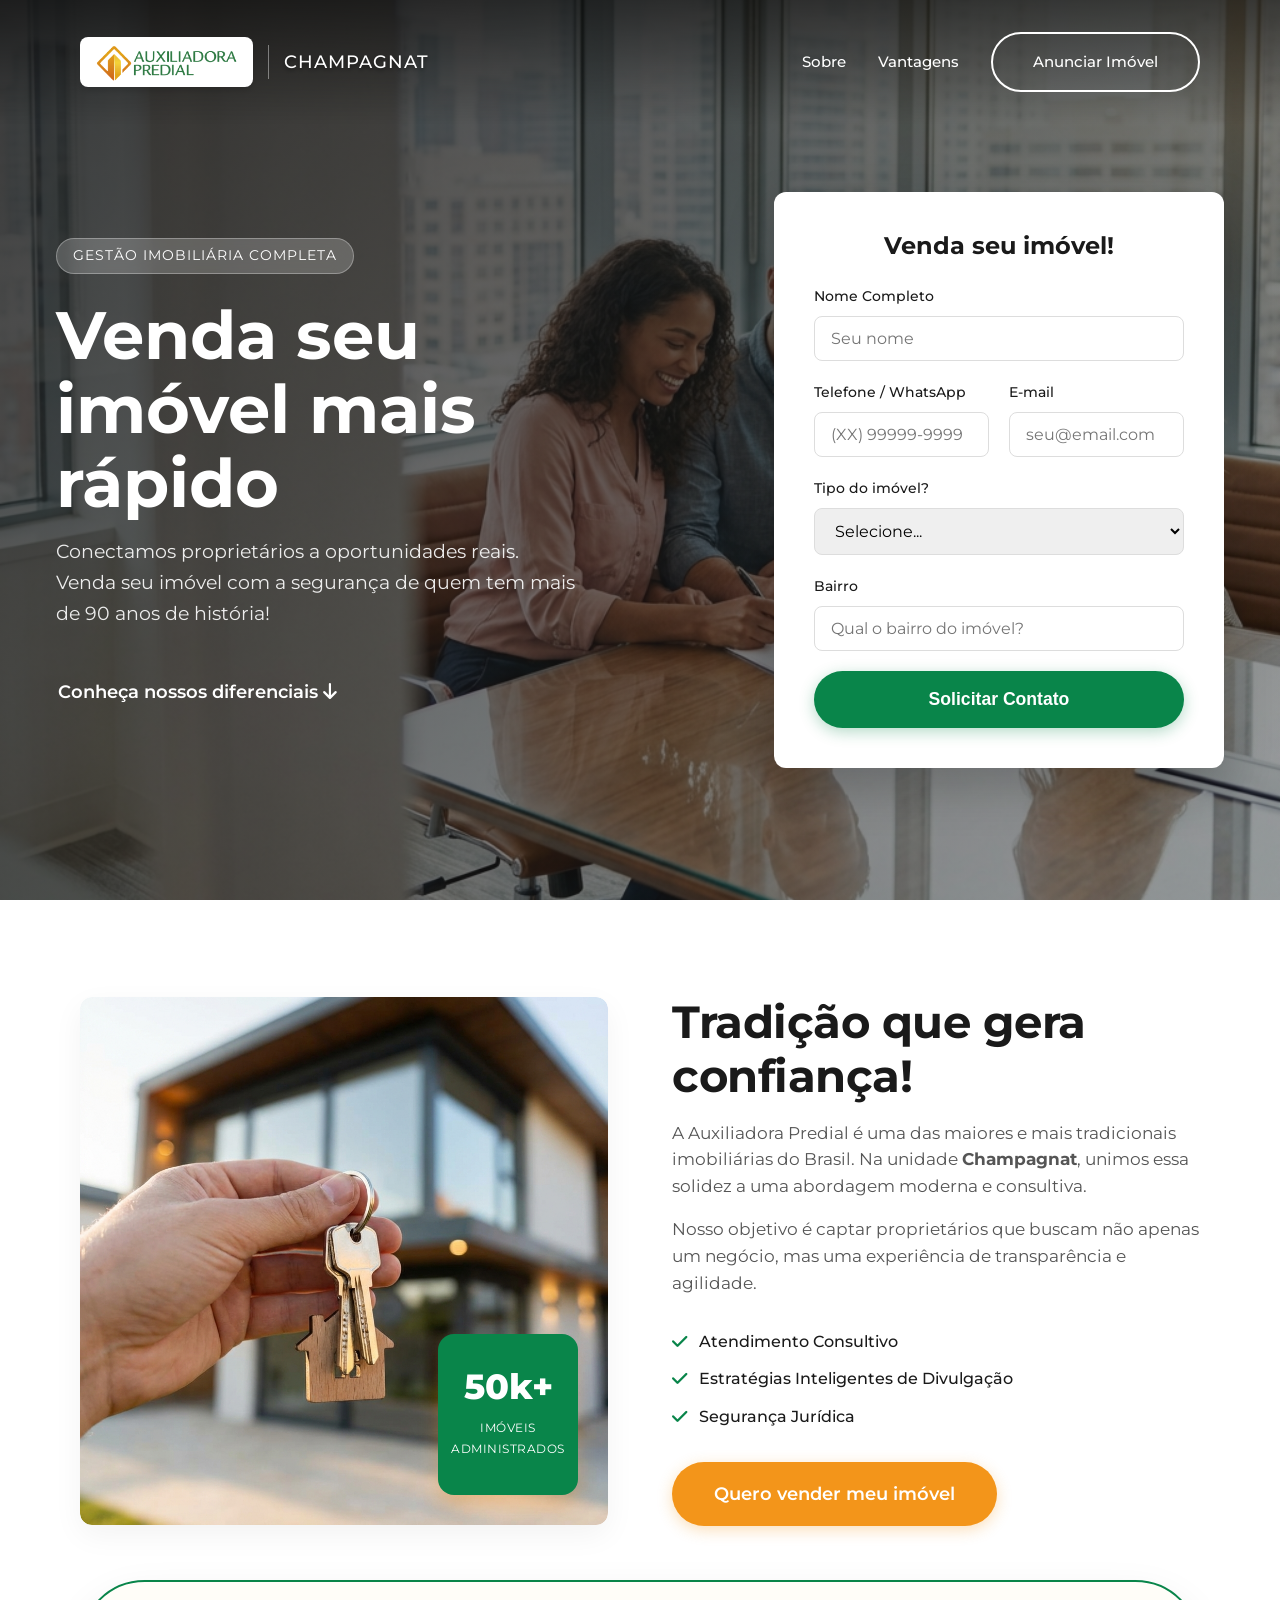
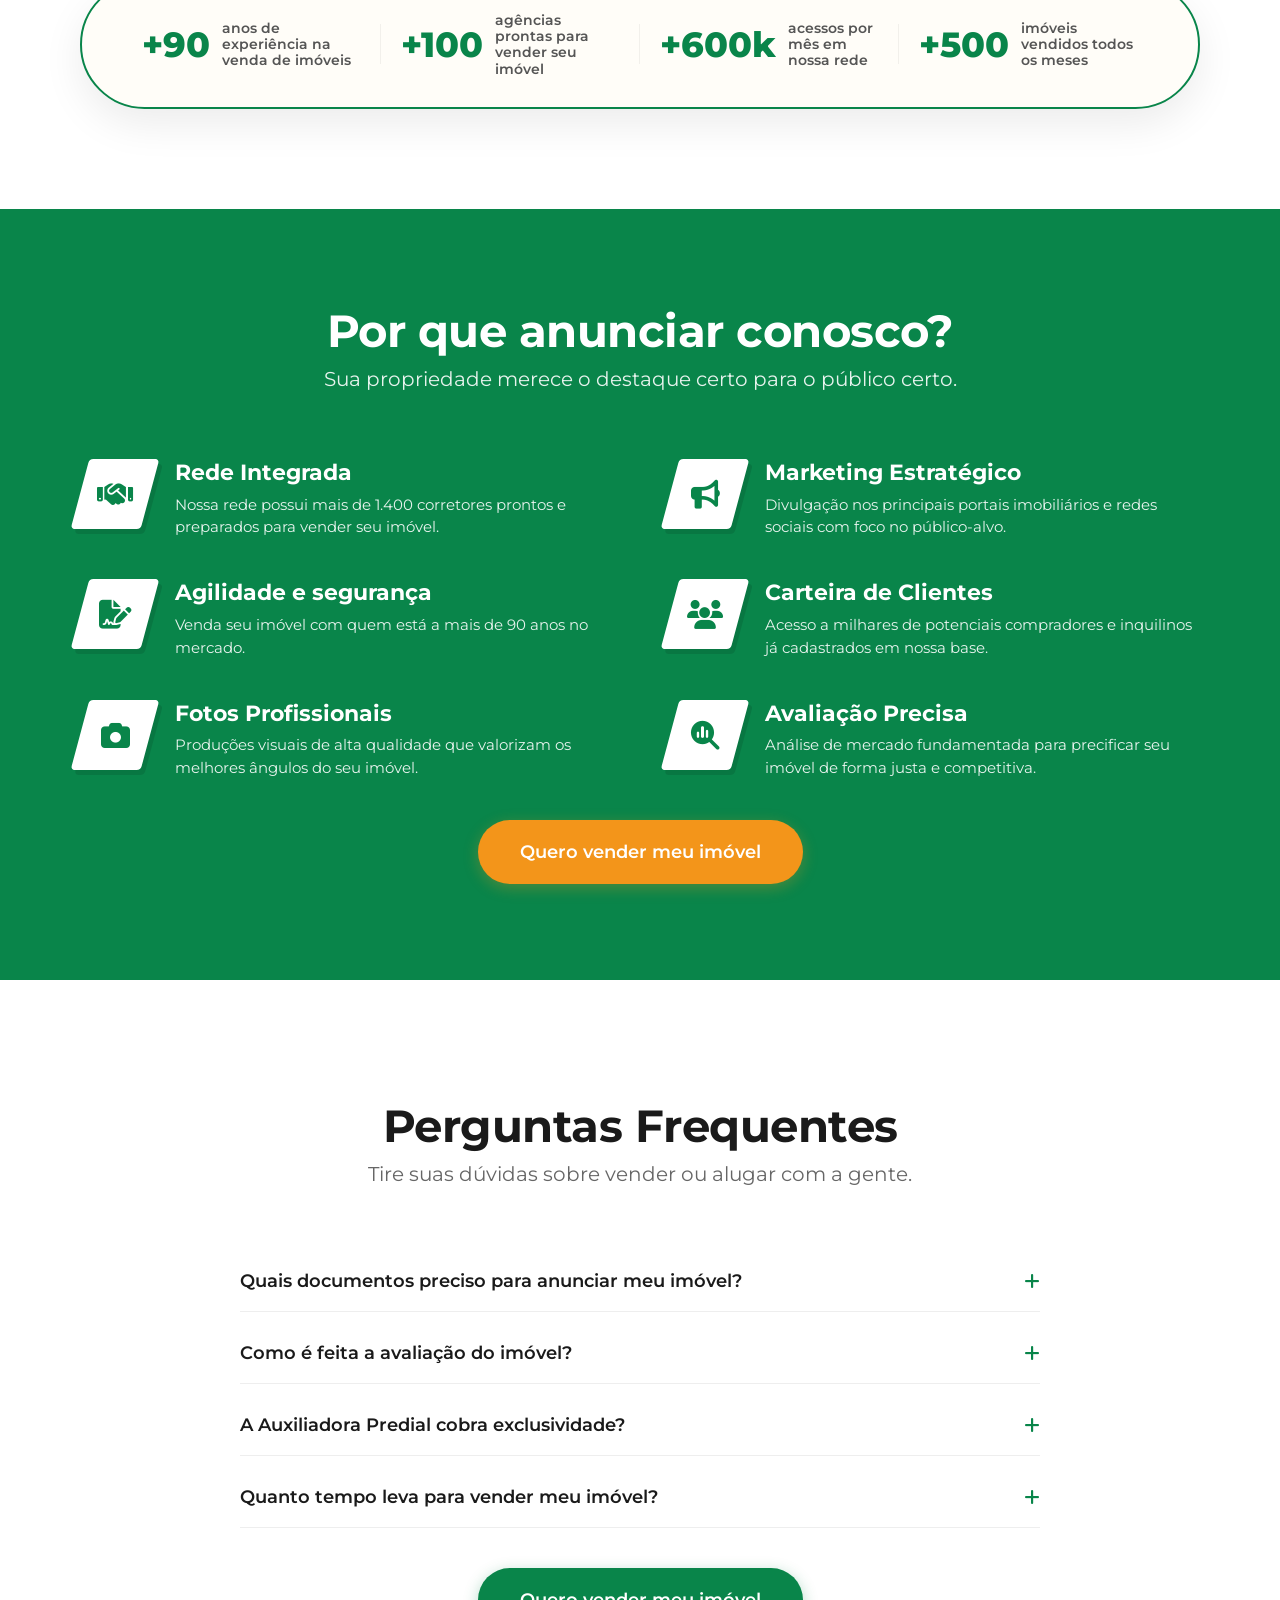
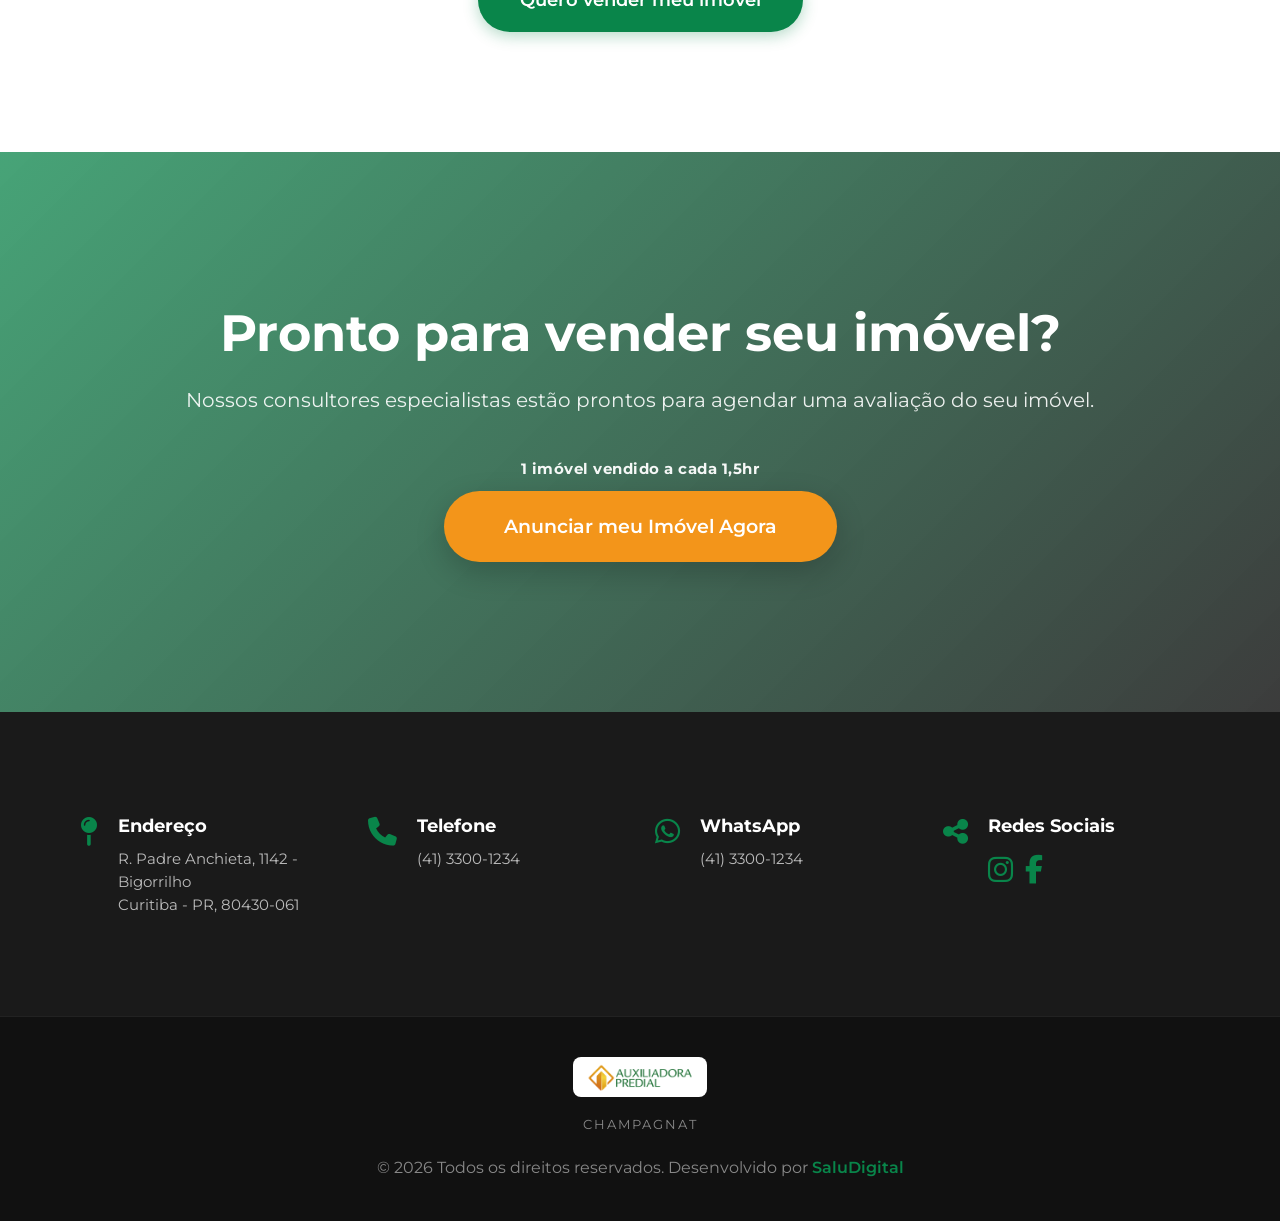
==== index.html @ a3c931e7 "Att: 02/02" ====
<!DOCTYPE html>
<html lang="pt-BR">

<head>
    <meta charset="UTF-8">
    <meta name="viewport" content="width=device-width, initial-scale=1.0">
    <title>Auxiliadora Predial Champagnat | Venda ou Alugue seu Imóvel</title>
    <meta name="description"
        content="Na unidade Champagnat, oferecemos uma gestão imobiliária completa. Venda ou alugue seu imóvel com segurança e agilidade.">
    <!-- Google Fonts -->
    <link rel="preconnect" href="https://fonts.googleapis.com">
    <link rel="preconnect" href="https://fonts.gstatic.com" crossorigin>
    <link href="https://fonts.googleapis.com/css2?family=Montserrat:wght@300;400;500;600;700&display=swap"
        rel="stylesheet">
    <link rel="stylesheet" href="style.css">
    <!-- Favicon -->
    <link rel="icon" type="image/png" href="assets/favicon.png">
    <!-- FontAwesome for Icons (using CDN) -->
    <link rel="stylesheet" href="https://cdnjs.cloudflare.com/ajax/libs/font-awesome/6.4.0/css/all.min.css">
</head>

<body>
    <!-- Header -->
    <header class="header">
        <div class="container header-container">
            <div class="logo">
                <img src="assets/logo_new.png" alt="Auxiliadora Predial" class="logo-img">
                <span class="unit-name">Champagnat</span>
            </div>
            <nav class="nav">
                <a href="#sobre">Sobre</a>
                <a href="#diferenciais">Vantagens</a>
                <a href="#home" class="btn btn-outline">Anunciar Imóvel</a>
            </nav>
        </div>
    </header>

    <!-- Hero Section -->
    <section class="hero" id="home">
        <div class="overlay"></div>
        <div class="container hero-container">
            <div class="hero-content">
                <div
                    style="display: inline-flex; flex-direction: column; align-items: center; gap: 8px; margin-bottom: 25px;">
                    <span class="hero-tag" style="margin-bottom: 0;">Gestão Imobiliária Completa</span>
                </div>
                <h2 class="hero-title">Venda seu imóvel mais rápido</h2>
                <p class="hero-subtitle">Conectamos proprietários a oportunidades reais.<br>Venda seu imóvel com a
                    segurança de
                    quem tem mais<br>de 90 anos de história!</p>
                <div class="hero-buttons">
                    <a href="#diferenciais" class="btn btn-text">Conheça nossos diferenciais <i
                            class="fa-solid fa-arrow-down"></i></a>
                </div>
            </div>

            <div class="hero-form">
                <div class="contact-form-card">
                    <form id="heroLeadForm">
                        <h4>Venda seu imóvel!</h4>
                        <div class="form-group">
                            <label for="name">Nome Completo</label>
                            <input type="text" id="name" name="nome" placeholder="Seu nome" required>
                        </div>
                        <div class="form-row">
                            <div class="form-group">
                                <label for="phone">Telefone / WhatsApp</label>
                                <input type="tel" id="phone" name="telefone" placeholder="(XX) 99999-9999" required>
                            </div>
                            <div class="form-group">
                                <label for="email">E-mail</label>
                                <input type="email" id="email" name="email" placeholder="seu@email.com" required>
                            </div>
                        </div>
                        <div class="form-group">
                            <label for="property-type">Tipo do imóvel?</label>
                            <select id="property-type" name="tipo_imovel" required>
                                <option value="">Selecione...</option>
                                <option value="apartamento">Apartamento</option>
                                <option value="casa">Casa</option>
                                <option value="sobrado">Sobrado</option>
                                <option value="terreno">Terreno</option>
                                <option value="barracao">Barracão</option>
                                <option value="outros">Outros</option>
                            </select>
                        </div>
                        <div class="form-group">
                            <label for="address">Bairro</label>
                            <input type="text" id="address" name="bairro" placeholder="Qual o bairro do imóvel?"
                                required>
                        </div>
                        <button type="submit" class="btn btn-primary full-width">Solicitar Contato</button>
                    </form>
                </div>
            </div>
        </div>
    </section>

    <!-- Stats / Intro -->
    <section class="intro" id="sobre">
        <div class="container intro-grid">
            <div class="intro-image">
                <img src="assets/keys.png" alt="Chaves da casa nova" loading="lazy">
                <div class="experience-badge">
                    <span class="number">50k+</span>
                    <span class="text">Imóveis<br>Administrados</span>
                </div>
            </div>
            <div class="intro-text">
                <h3 class="section-title">Tradição que gera confiança!</h3>
                <p>A Auxiliadora Predial é uma das maiores e mais tradicionais imobiliárias do Brasil. Na unidade
                    <strong>Champagnat</strong>, unimos essa solidez a uma abordagem moderna e consultiva.
                </p>
                <p>Nosso objetivo é captar proprietários que buscam não apenas um negócio, mas uma experiência de
                    transparência e agilidade.</p>
                <ul class="intro-list">
                    <li><i class="fa-solid fa-check"></i> Atendimento Consultivo</li>
                    <li><i class="fa-solid fa-check"></i> Estratégias Inteligentes de Divulgação</li>
                    <li><i class="fa-solid fa-check"></i> Segurança Jurídica</li>
                </ul>
                <div style="margin-top: 32px;">
                    <a href="#home" class="btn btn-orange">Quero vender meu imóvel</a>
                </div>
            </div>
        </div>
    </section>

    <!-- Stats Highlight Section -->
    <section class="stats-highlight">
        <div class="container">
            <div class="stats-bar">
                <!-- Stat 1 -->
                <div class="stat-item">
                    <div class="stat-content">
                        <span class="stat-number">+90</span>
                        <span class="stat-description">anos de experiência na venda de imóveis</span>
                    </div>
                </div>
                <!-- Stat 2 -->
                <div class="stat-item">
                    <div class="stat-content">
                        <span class="stat-number">+100</span>
                        <span class="stat-description">agências prontas para vender seu imóvel</span>
                    </div>
                </div>
                <!-- Stat 3 -->
                <div class="stat-item">
                    <div class="stat-content">
                        <span class="stat-number">+600k</span>
                        <span class="stat-description">acessos por mês em nossa rede</span>
                    </div>
                </div>
                <!-- Stat 4 -->
                <div class="stat-item">
                    <div class="stat-content">
                        <span class="stat-number">+500</span>
                        <span class="stat-description">imóveis vendidos todos os meses</span>
                    </div>
                </div>
            </div>
        </div>
    </section>

    <!-- Differentials -->
    <section class="differenciais" id="diferenciais">
        <div class="container">
            <div class="section-header text-center">
                <h3 class="section-title">Por que anunciar conosco?</h3>
                <p class="section-subtitle">Sua propriedade merece o destaque certo para o público certo.</p>
            </div>
            <div class="benefits-grid">
                <!-- Card 1 -->
                <div class="benefit-card">
                    <div class="icon-box">
                        <i class="fa-solid fa-handshake"></i>
                    </div>
                    <div class="benefit-text">
                        <h4>Rede Integrada</h4>
                        <p>Nossa rede possui mais de 1.400 corretores prontos e preparados para vender seu imóvel.</p>
                    </div>
                </div>
                <!-- Card 2 -->
                <div class="benefit-card">
                    <div class="icon-box">
                        <i class="fa-solid fa-bullhorn"></i>
                    </div>
                    <div class="benefit-text">
                        <h4>Marketing Estratégico</h4>
                        <p>Divulgação nos principais portais imobiliários e redes sociais com foco no público-alvo.</p>
                    </div>
                </div>
                <!-- Card 3 -->
                <div class="benefit-card">
                    <div class="icon-box">
                        <i class="fa-solid fa-file-signature"></i>
                    </div>
                    <div class="benefit-text">
                        <h4>Agilidade e segurança</h4>
                        <p>Venda seu imóvel com quem está a mais de 90 anos no mercado.</p>
                    </div>
                </div>
                <!-- Card 4 -->
                <div class="benefit-card">
                    <div class="icon-box">
                        <i class="fa-solid fa-users"></i>
                    </div>
                    <div class="benefit-text">
                        <h4>Carteira de Clientes</h4>
                        <p>Acesso a milhares de potenciais compradores e inquilinos já cadastrados em nossa base.</p>
                    </div>
                </div>
                <!-- Card 5 -->
                <div class="benefit-card">
                    <div class="icon-box">
                        <i class="fa-solid fa-camera"></i>
                    </div>
                    <div class="benefit-text">
                        <h4>Fotos Profissionais</h4>
                        <p>Produções visuais de alta qualidade que valorizam os melhores ângulos do seu imóvel.</p>
                    </div>
                </div>
                <!-- Card 6 -->
                <div class="benefit-card">
                    <div class="icon-box">
                        <i class="fa-solid fa-magnifying-glass-chart"></i>
                    </div>
                    <div class="benefit-text">
                        <h4>Avaliação Precisa</h4>
                        <p>Análise de mercado fundamentada para precificar seu imóvel de forma justa e competitiva.</p>
                    </div>
                </div>
            </div>
            <div style="text-align: center; margin-top: 40px;">
                <a href="#home" class="btn btn-orange">Quero vender meu imóvel</a>
            </div>
        </div>
    </section>



    <!-- FAQ Section -->
    <section class="faq-section" id="faq">
        <div class="container">
            <div class="section-header text-center">
                <h3 class="section-title">Perguntas Frequentes</h3>
                <p class="section-subtitle">Tire suas dúvidas sobre vender ou alugar com a gente.</p>
            </div>

            <div class="faq-grid">
                <div class="faq-item">
                    <button class="faq-question">
                        <span>Quais documentos preciso para anunciar meu imóvel?</span>
                        <i class="fa-solid fa-plus"></i>
                    </button>
                    <div class="faq-answer">
                        <div class="answer-content">
                            <p>Precisamos apenas do comprovante de endereço e RG/CPF do proprietário.<br>
                                Referente ao imóvel solicitamos a matrícula atualizada do imóvel e certidões negativas.
                            </p>
                        </div>
                    </div>
                </div>

                <div class="faq-item">
                    <button class="faq-question">
                        <span>Como é feita a avaliação do imóvel?</span>
                        <i class="fa-solid fa-plus"></i>
                    </button>
                    <div class="faq-answer">
                        <div class="answer-content">
                            <p>Nossos corretores especialistas realizam uma análise comparativa de mercado, considerando
                                localização, metro quadrado, estado de conservação e preços de imóveis similares na
                                região para sugerir o valor ideal.</p>
                        </div>
                    </div>
                </div>

                <div class="faq-item">
                    <button class="faq-question">
                        <span>A Auxiliadora Predial cobra exclusividade?</span>
                        <i class="fa-solid fa-plus"></i>
                    </button>
                    <div class="faq-answer">
                        <div class="answer-content">
                            <p>Trabalhamos preferencialmente com exclusividade para garantir um plano de marketing
                                dedicado e maior segurança, mas analisamos cada caso individualmente. A exclusividade
                                aumenta significativamente a velocidade da venda.</p>
                        </div>
                    </div>
                </div>

                <div class="faq-item">
                    <button class="faq-question">
                        <span>Quanto tempo leva para vender meu imóvel?</span>
                        <i class="fa-solid fa-plus"></i>
                    </button>
                    <div class="faq-answer">
                        <div class="answer-content">
                            <p>O tempo varia conforme o mercado e o preço do imóvel. No entanto, imóveis avaliados
                                corretamente e com boas fotos costumam receber propostas nas primeiras semanas de
                                divulgação.</p>
                        </div>
                    </div>
                </div>
            </div>
            <div style="text-align: center; margin-top: 40px;">
                <a href="#home" class="btn btn-primary">Quero vender meu imóvel</a>
            </div>
        </div>
    </section>



    <!-- CTA Section -->
    <section class="cta-section">
        <div class="overlay"></div>
        <div class="container cta-content">
            <h3>Pronto para vender seu imóvel?</h3>
            <p>Nossos consultores especialistas estão prontos para agendar uma avaliação do seu imóvel.</p>
            <div class="cta-stats">
                <span>1 imóvel vendido a cada 1,5hr</span>
            </div>
            <div class="cta-button">
                <a href="#home" class="btn btn-orange">Anunciar meu Imóvel Agora</a>
            </div>
        </div>
    </section>

    <!-- Info Section -->
    <section class="contact" id="contato">
        <div class="container">
            <div class="info-grid">
                <div class="info-item">
                    <i class="fa-solid fa-map-pin"></i>
                    <div>
                        <strong>Endereço</strong>
                        <p>R. Padre Anchieta, 1142 - Bigorrilho<br>Curitiba - PR, 80430-061</p>
                    </div>
                </div>
                <div class="info-item">
                    <i class="fa-solid fa-phone"></i>
                    <div>
                        <strong>Telefone</strong>
                        <p>(41) 3300-1234</p>
                    </div>
                </div>
                <div class="info-item">
                    <i class="fa-brands fa-whatsapp"></i>
                    <div>
                        <strong>WhatsApp</strong>
                        <p>(41) 3300-1234</p>
                    </div>
                </div>
                <div class="info-item">
                    <i class="fa-solid fa-share-nodes"></i>
                    <div>
                        <strong>Redes Sociais</strong>
                        <div class="footer-social-links">
                            <a href="https://www.instagram.com/auxiliadorapredial/" target="_blank"><i
                                    class="fa-brands fa-instagram"></i></a>
                            <a href="https://www.facebook.com/auxiliadorapredial/" target="_blank"><i
                                    class="fa-brands fa-facebook-f"></i></a>
                        </div>
                    </div>
                </div>
            </div>
        </div>
    </section>

    <!-- Footer -->
    <footer class="footer">
        <div class="container footer-content">
            <div class="footer-brand">
                <img src="assets/logo_new.png" alt="Auxiliadora Predial" class="footer-logo-img">
                <span>Champagnat</span>
                <p>&copy; 2026 Todos os direitos reservados. Desenvolvido por <a href="https://saludigital.com.br/"
                        target="_blank" class="developer-link">SaluDigital</a></p>
            </div>
            <div class="footer-links">
                <!-- Additional links could go here -->
            </div>
        </div>
    </footer>

    <script src="script.js"></script>
</body>

</html>
---- style.css ----
/* CSS Variables & Reset */
:root {
    --primary: #09854A;
    --primary-hover: #076d3c;
    --secondary: #F3951A;
    --dark: #1A1A1A;
    --gray-text: #3E4042;
    --light-bg: #F4F6F5;
    --white: #FFFFFF;
    --border-color: #E0E0E0;

    --font-main: 'Montserrat', sans-serif;

    --spacing-xs: 8px;
    --spacing-sm: 16px;
    --spacing-md: 32px;
    --spacing-lg: 64px;
    --spacing-xl: 96px;

    --border-radius: 12px;
    --shadow-soft: 0 10px 30px rgba(0, 0, 0, 0.05);
    --shadow-hover: 0 15px 40px rgba(0, 0, 0, 0.1);
}

* {
    margin: 0;
    padding: 0;
    box-sizing: border-box;
}

html {
    scroll-behavior: smooth;
    font-size: 16px;
}

body {
    font-family: var(--font-main);
    color: var(--gray-text);
    background-color: var(--white);
    line-height: 1.6;
    -webkit-font-smoothing: antialiased;
}

img {
    max-width: 100%;
    height: auto;
    display: block;
}

a {
    text-decoration: none;
    color: inherit;
    transition: all 0.3s ease;
}

ul {
    list-style: none;
}

.container {
    width: 90%;
    max-width: 1200px;
    margin: 0 auto;
    padding: 0 var(--spacing-sm);
}

/* Typography */
h1,
h2,
h3,
h4,
h5 {
    color: var(--dark);
    font-weight: 700;
    line-height: 1.2;
}

.section-title {
    font-size: 2.8rem;
    margin-bottom: 4px;
    letter-spacing: -0.5px;
}

.section-subtitle {
    font-size: 1.25rem;
    color: #666;
    max-width: 700px;
    margin: 0 auto;
}

/* Buttons */
.btn {
    display: inline-block;
    padding: 16px 40px;
    border-radius: 50px;
    font-weight: 600;
    font-size: 1.1rem;
    cursor: pointer;
    text-align: center;
    border: 2px solid transparent;
}

.btn-primary {
    background-color: var(--primary);
    color: var(--white);
    box-shadow: 0 4px 15px rgba(9, 133, 74, 0.3);
}

.btn-primary:hover {
    background-color: var(--primary-hover);
    transform: translateY(-2px);
    box-shadow: 0 8px 20px rgba(9, 133, 74, 0.4);
}

.btn-orange {
    background-color: #F3951A;
    color: #FFFFFF;
    box-shadow: 0 4px 15px rgba(243, 149, 26, 0.3);
}

.btn-orange:hover {
    background-color: #D58317;
    transform: translateY(-2px);
    box-shadow: 0 8px 20px rgba(243, 149, 26, 0.4);
}

.btn-outline {
    border-color: var(--white);
    color: var(--white);
}

.btn-outline:hover {
    background-color: var(--white);
    color: var(--dark);
}

.btn-text {
    color: var(--white);
    background: transparent;
    padding: 14px 20px;
}

.btn-text:hover {
    color: var(--primary);
}

.btn-white {
    background-color: var(--white);
    color: var(--primary);
    box-shadow: 0 4px 15px rgba(0, 0, 0, 0.1);
}

.btn-white:hover {
    background-color: #f9f9f9;
    color: var(--primary-hover);
    transform: translateY(-2px);
    box-shadow: 0 8px 20px rgba(0, 0, 0, 0.15);
}

.full-width {
    width: 100%;
}

/* Header */
.header {
    position: fixed;
    top: 0;
    left: 0;
    width: 100%;
    padding: var(--spacing-md) 0;
    z-index: 1000;
    transition: all 0.3s ease;
    background: linear-gradient(to bottom, rgba(0, 0, 0, 0.5), transparent);
}

.header.scrolled {
    background: rgba(26, 26, 26, 0.95);
    padding: 5px 0;
    box-shadow: 0 5px 20px rgba(0, 0, 0, 0.1);
    backdrop-filter: blur(10px);
}

.header.scrolled .logo-img {
    height: 30px;
    padding: 3px 8px;
}

.header-container {
    display: flex;
    justify-content: space-between;
    align-items: center;
}


.logo {
    display: flex;
    align-items: center;
    gap: 15px;
}

.logo-img {
    height: 50px;
    width: auto;
    background-color: #fff;
    /* Ensure contrast for the green/orange logo */
    padding: 6px 12px;
    border-radius: 8px;
    box-shadow: 0 4px 6px rgba(0, 0, 0, 0.1);
}

.unit-name {
    color: var(--white);
    font-size: 1.1rem;
    font-weight: 500;
    text-transform: uppercase;
    letter-spacing: 1px;
    text-shadow: 0 2px 4px rgba(0, 0, 0, 0.5);
    border-left: 1px solid rgba(255, 255, 255, 0.4);
    padding-left: 15px;
    height: 34px;
    display: flex;
    align-items: center;
}

.nav {
    display: flex;
    gap: var(--spacing-md);
    align-items: center;
}

.nav a {
    color: var(--white);
    font-weight: 500;
    font-size: 0.95rem;
}

.nav a:not(.btn):hover {
    color: var(--primary);
}

/* Hero Section */
.hero {
    min-height: 100vh;
    background-image: url('assets/hero_generated.png');
    background-size: cover;
    background-position: center;
    position: relative;
    display: flex;
    align-items: center;
    color: var(--white);
    padding: 120px 0 60px 0;
}

.overlay {
    position: absolute;
    top: 0;
    left: 0;
    width: 100%;
    height: 100%;
    background: linear-gradient(135deg, rgba(26, 26, 26, 0.85) 0%, rgba(26, 26, 26, 0.4) 100%);
    z-index: 1;
}

.hero-container {
    display: flex;
    justify-content: space-between;
    align-items: center;
    gap: 60px;
    position: relative;
    z-index: 2;
    width: 100%;
}

.hero-content {
    flex: 1;
    max-width: 600px;
}

.hero-form {
    flex: 0 0 450px;
}

.hero-form .contact-form-card {
    margin: 0;
}

.hero-tag {
    display: inline-block;
    padding: 6px 16px;
    background-color: rgba(255, 255, 255, 0.2);
    backdrop-filter: blur(10px);
    border-radius: 20px;
    font-size: 0.85rem;
    text-transform: uppercase;
    letter-spacing: 1px;
    margin-bottom: var(--spacing-sm);
    border: 1px solid rgba(255, 255, 255, 0.3);
}

.hero-title {
    font-size: 4.2rem;
    color: var(--white);
    margin-bottom: var(--spacing-sm);
    line-height: 1.1;
    font-weight: 700;
}

.hero-subtitle {
    font-size: 1.2rem;
    opacity: 0.9;
    margin-bottom: var(--spacing-md);
    max-width: 600px;
}

.hero-buttons {
    display: flex;
    gap: var(--spacing-sm);
    align-items: center;
}

.hero-buttons .btn-text {
    padding-left: 0;
    font-size: 1.15rem;
}

/* Intro Section */
.intro {
    padding: var(--spacing-xl) 0 var(--spacing-lg) 0;
    background-color: var(--white);
}

.intro-grid {
    display: grid;
    grid-template-columns: 1fr 1fr;
    gap: var(--spacing-lg);
    align-items: center;
}

.intro-image {
    position: relative;
    border-radius: var(--border-radius);
    overflow: hidden;
    box-shadow: var(--shadow-soft);
}

.intro-image img {
    border-radius: var(--border-radius);
    transition: transform 0.5s ease;
}

.intro-image:hover img {
    transform: scale(1.03);
}

.experience-badge {
    position: absolute;
    bottom: 30px;
    right: 30px;
    background-color: var(--primary);
    color: var(--white);
    padding: 35px 15px;
    border-radius: 16px;
    text-align: center;
    box-shadow: 0 10px 20px rgba(247, 147, 29, 0.3);
    display: flex;
    flex-direction: column;
    align-items: center;
    justify-content: center;
    gap: 12px;
    max-width: 140px;
    width: 100%;
}

.experience-badge .number {
    display: block;
    font-size: 2.2rem;
    font-weight: 800;
    line-height: 1;
}

.experience-badge .text {
    font-size: 0.75rem;
    text-transform: uppercase;
    letter-spacing: 0.5px;
    line-height: 1.8;
}

.intro-text h3 {
    margin-bottom: var(--spacing-sm);
}

.intro-text p {
    margin-bottom: var(--spacing-sm);
    color: #555;
    font-size: 1.05rem;
}

.intro-list {
    margin-top: var(--spacing-md);
}

.intro-list li {
    display: flex;
    align-items: center;
    gap: 12px;
    margin-bottom: 12px;
    font-weight: 500;
    color: var(--dark);
}

.intro-list i {
    color: var(--primary);
    font-size: 1.1rem;
}

/* Stats Highlight Section */
.stats-highlight {
    padding: 20px 0 100px 0;
    margin-top: -30px;
    /* Overlap slightly with intro */
    position: relative;
    z-index: 5;
}

.stats-bar {
    background-color: #FFFDF8;
    /* Creamy white background similar to image */
    border-radius: 100px;
    padding: 30px 40px;
    display: flex;
    justify-content: space-between;
    align-items: center;
    box-shadow: 0 15px 40px rgba(0, 0, 0, 0.08);
    border: 2px solid var(--primary);
}

.stat-item {
    display: flex;
    flex-direction: column;
    gap: 8px;
    flex: 1;
    position: relative;
    padding: 0 20px;
}

.stat-item:not(:last-child)::after {
    content: '';
    position: absolute;
    right: 0;
    top: 50%;
    transform: translateY(-50%);
    width: 1px;
    height: 40px;
    background-color: rgba(0, 0, 0, 0.05);
}

.stat-badge {
    color: var(--primary);
    font-size: 0.8rem;
    font-weight: 600;
    text-transform: uppercase;
    letter-spacing: 0.5px;
    display: block;
    margin-bottom: 2px;
}

.stat-content {
    display: flex;
    align-items: center;
    gap: 12px;
}

.stat-number {
    font-size: 2.2rem;
    font-weight: 800;
    color: #0c1c38;
    /* Dark navy for contrast, or I can use Green */
    color: var(--primary);
    line-height: 1;
}

.stat-description {
    font-size: 0.85rem;
    color: #555;
    font-weight: 600;
    line-height: 1.2;
    max-width: 150px;
}

@media (max-width: 1024px) {
    .stats-bar {
        border-radius: 30px;
        flex-wrap: wrap;
        padding: 40px;
        gap: 30px;
    }

    .stat-item {
        flex: 0 0 calc(50% - 15px);
        padding: 0;
    }

    .stat-item:after {
        display: none;
    }
}

@media (max-width: 600px) {
    .stat-item {
        flex: 0 0 100%;
        text-align: center;
    }

    .stat-content {
        justify-content: center;
    }

    .stats-bar {
        border-radius: 20px;
        margin: 0 10px;
    }
}

/* Differentials */
.differenciais {
    padding: var(--spacing-xl) 0 var(--spacing-xl) 0;
    background-color: var(--primary);
    color: var(--white);
}

.differenciais .section-title,
.differenciais .section-subtitle {
    color: var(--white);
}

.differenciais .section-subtitle {
    opacity: 0.9;
}

.differenciais .section-header {
    text-align: center;
    margin-bottom: var(--spacing-lg);
}

.benefits-grid {
    display: grid;
    grid-template-columns: repeat(auto-fit, minmax(400px, 1fr));
    /* Wider generic column */
    gap: 40px 60px;
    /* Vertical gap, Horizontal gap */
}

.benefit-card {
    background: transparent;
    padding: 0;
    box-shadow: none;
    border-radius: 0;
    border: none;
    display: flex;
    align-items: flex-start;
    gap: 25px;
    transition: transform 0.3s ease;
}

.benefit-card:hover {
    transform: translateY(-5px);
    box-shadow: none;
    border-bottom: none;
}

.icon-box {
    width: 70px;
    height: 70px;
    background-color: var(--white);
    border-radius: 4px;
    display: flex;
    align-items: center;
    justify-content: center;
    margin-bottom: 0;
    color: var(--primary);
    font-size: 1.8rem;
    flex-shrink: 0;
    transition: all 0.3s ease;

    /* Geometric skew effect */
    transform: skewX(-15deg);
    box-shadow: 5px 5px 0px rgba(0, 0, 0, 0.1);
}

.benefit-card:hover .icon-box {
    background-color: var(--white);
    color: var(--primary-hover);
    /* Darker green for hover */
    transform: skewX(-15deg) scale(1.05);
}

/* Un-skew the icon itself so it looks straight */
.icon-box i {
    transform: skewX(15deg);
}

.benefit-text {
    flex: 1;
}

.benefit-card h4 {
    margin-bottom: 8px;
    font-size: 1.4rem;
    color: var(--white);
    font-weight: 700;
}

.benefit-card p {
    color: rgba(255, 255, 255, 0.9);
    font-size: 0.95rem;
    line-height: 1.5;
}

@media (max-width: 768px) {
    .benefits-grid {
        grid-template-columns: 1fr;
        gap: 30px;
    }

    .benefit-card {
        align-items: flex-start;
    }
}

.differenciais .btn-white {
    background-color: var(--white);
    color: var(--primary);
    border: none;
    box-shadow: 0 4px 15px rgba(0, 0, 0, 0.1);
}

.differenciais .btn-white:hover {
    background-color: #f9f9f9;
    color: var(--primary-hover);
    transform: translateY(-2px);
    box-shadow: 0 8px 20px rgba(0, 0, 0, 0.15);
}

/* Lifestyle / Gallery */
.lifestyle {
    padding: var(--spacing-lg) 0 120px 0;
}

.lifestyle-content {
    text-align: center;
}

.lifestyle-content p {
    max-width: 600px;
    margin: 0 auto var(--spacing-lg) auto;
}

.gallery-grid {
    display: grid;
    grid-template-columns: repeat(auto-fit, minmax(300px, 1fr));
    gap: 20px;
    padding: 0 20px;
}

.gallery-item {
    position: relative;
    border-radius: var(--border-radius);
    overflow: hidden;
    height: 350px;
    width: 100%;
    cursor: pointer;
    box-shadow: var(--shadow-soft);
}

.gallery-item img {
    width: 100%;
    height: 100%;
    object-fit: cover;
    transition: transform 0.5s ease;
}

.gallery-item:hover img {
    transform: scale(1.1);
}

.gallery-item::after {
    content: '';
    position: absolute;
    top: 0;
    left: 0;
    width: 100%;
    height: 100%;
    background: linear-gradient(to top, rgba(0, 0, 0, 0.7), transparent);
    opacity: 0.8;
}

.gallery-caption {
    position: absolute;
    bottom: 20px;
    left: 20px;
    color: var(--white);
    font-size: 1.2rem;
    font-weight: 600;
    text-shadow: 0 2px 5px rgba(0, 0, 0, 0.5);
    z-index: 2;
    transform: translateY(0);
    transition: transform 0.3s ease;
}

.gallery-item:hover .gallery-caption {
    transform: translateY(-5px);
}

/* Contact Section */
/* CTA Section */
.cta-section {
    padding: 150px 0;
    background-image: url('assets/hero_generated.png');
    background-size: cover;
    background-position: center;
    background-attachment: fixed;
    position: relative;
    color: var(--white);
    text-align: center;
    overflow: hidden;
}

.cta-section .overlay {
    background: linear-gradient(135deg, rgba(9, 133, 74, 0.75) 0%, rgba(26, 26, 26, 0.85) 100%);
    backdrop-filter: blur(3px);
    position: absolute;
    top: 0;
    left: 0;
    width: 100%;
    height: 100%;
    z-index: 1;
}

.cta-content {
    position: relative;
    z-index: 2;
    max-width: 1000px;
    margin: 0 auto;
}

.cta-content h3 {
    color: var(--white);
    font-size: 3.2rem;
    margin-bottom: 20px;
    font-weight: 700;
    line-height: 1.2;
    white-space: nowrap;
}

@media (max-width: 768px) {
    .cta-content h3 {
        font-size: 2.2rem;
        white-space: normal;
    }
}

.cta-content p {
    font-size: 1.25rem;
    margin-bottom: 40px;
    opacity: 0.9;
    font-weight: 400;
}

.cta-stats {
    margin-bottom: 10px;
}

.cta-stats span {
    display: inline-block;
    font-size: 0.95rem;
    font-weight: 700;
    color: var(--white);
    letter-spacing: 0.5px;
    opacity: 0.95;
}

.cta-button .btn {
    padding: 20px 60px;
    font-size: 1.2rem;
    box-shadow: 0 10px 30px rgba(0, 0, 0, 0.2);
    border: none;
}

.cta-button .btn:hover {
    transform: translateY(-5px);
    box-shadow: 0 15px 40px rgba(0, 0, 0, 0.3);
}

/* Contact Section */
.contact {
    padding: 100px 0;
    background-color: var(--dark);
    color: var(--white);
}

/* Pattern overlay for contact info */
.contact::before {
    content: '';
    position: absolute;
    top: 0;
    left: 0;
    width: 100%;
    height: 100%;
    background: radial-gradient(circle at 90% 10%, rgba(9, 133, 74, 0.05) 0%, transparent 50%);
    pointer-events: none;
}

.info-grid {
    display: grid;
    grid-template-columns: repeat(4, 1fr);
    gap: 30px;
    text-align: left;
}

.info-item {
    display: flex;
    gap: 20px;
}

.info-item i {
    font-size: 1.8rem;
    color: var(--primary);
    margin-top: 5px;
}

.info-item strong {
    display: block;
    font-size: 1.1rem;
    margin-bottom: 8px;
    color: var(--white);
}

.info-item p {
    color: rgba(255, 255, 255, 0.7);
    font-size: 0.95rem;
    line-height: 1.5;
}

.footer-social-links {
    display: flex;
    gap: 12px;
    margin-top: 10px;
}

.footer-social-links a {
    width: auto;
    height: auto;
    border-radius: 0;
    background-color: transparent;
    display: flex;
    align-items: center;
    justify-content: center;
    color: var(--white);
    font-size: 1.5rem;
    border: none;
    transition: all 0.3s ease;
}

.footer-social-links a:hover {
    background-color: var(--primary);
    border-color: var(--primary);
    transform: translateY(-3px);
}

.contact-form-card {
    background-color: var(--white);
    padding: 40px;
    border-radius: var(--border-radius);
    color: var(--dark);
    box-shadow: 0 20px 50px rgba(0, 0, 0, 0.2);
}

.contact-form-card h4 {
    font-size: 1.5rem;
    margin-bottom: 24px;
    text-align: center;
}

.form-group {
    margin-bottom: 20px;
}

.form-row {
    display: grid;
    grid-template-columns: 1fr 1fr;
    gap: 20px;
}

label {
    display: block;
    margin-bottom: 8px;
    font-weight: 500;
    font-size: 0.9rem;
    color: var(--dark);
}

input,
select,
textarea {
    width: 100%;
    padding: 12px 16px;
    border: 1px solid #ddd;
    border-radius: 8px;
    font-family: inherit;
    font-size: 1rem;
    transition: border-color 0.3s;
}

input:focus,
select:focus,
textarea:focus {
    outline: none;
    border-color: var(--primary);
    box-shadow: 0 0 0 3px rgba(247, 147, 29, 0.1);
}

/* Footer */
.footer {
    background-color: #111;
    color: #888;
    padding: 40px 0;
    border-top: 1px solid #222;
    text-align: center;
}

.footer-logo-img {
    height: 40px;
    width: auto;
    background-color: #fff;
    padding: 6px 12px;
    border-radius: 8px;
    display: inline-block;
    margin-bottom: 10px;
}

.footer-brand span {
    display: block;
    font-size: 0.8rem;
    text-transform: uppercase;
    letter-spacing: 2px;
    margin-bottom: 20px;
}

/* Responsive */
@media (max-width: 900px) {
    .header-container {
        flex-direction: column;
        gap: 20px;
    }

    .logo {
        justify-content: center;
        width: 100%;
    }

    .logo-img {
        height: 35px;
        padding: 4px 10px;
    }



    /* Hide entire nav (links + button) on mobile */
    .nav {
        display: none;
    }

    /* Hide secondary hero button on mobile */
    .hero-buttons .btn-text {
        display: none;
    }

    .hero-buttons {
        justify-content: center;
    }

    .hero-title {
        font-size: 2.5rem;
    }

    .section-title {
        font-size: 2.2rem;
    }

    .intro-grid,
    .contact-wrapper {
        grid-template-columns: 1fr;
    }

    .form-row {
        grid-template-columns: 1fr;
        gap: 0;
    }

    .contact-form-card {
        padding: 30px 20px;
    }

    .header {
        position: relative;
        background: #1a1a1a;
        padding: 20px 0;
    }

    .hero {
        padding-top: 30px;
    }

    .hero-container {
        flex-direction: column-reverse;
        gap: 40px;
        text-align: center;
        padding-top: 10px;
    }

    .hero-content {
        max-width: 100%;
    }

    .hero-form {
        flex: 1;
        width: 100%;
        max-width: 500px;
        text-align: left;
    }

    .contact-form-card h4 {
        text-align: left;
    }

    .info-grid {
        grid-template-columns: 1fr;
        gap: 20px;
    }
}

.developer-link {
    color: var(--primary);
    text-decoration: none;
    font-weight: 600;
    transition: color 0.3s ease;
}

.developer-link:hover {
    color: var(--white);
    text-decoration: underline;
}

/* Testimonials Section */
.testimonials {
    padding: 120px 0;
    background-color: var(--light-bg);
}

.testimonials .section-header {
    text-align: center;
    margin-bottom: 80px;
    /* Increased spacing */
    max-width: 800px;
    margin-left: auto;
    margin-right: auto;
}


.testimonials-wrapper {
    position: relative;
    max-width: 1100px;
    margin: 0 auto;
    display: flex;
    align-items: center;
}

.testimonials-track-container {
    overflow: hidden;
    width: 100%;
}

.testimonials-track {
    display: flex;
    gap: 20px;
    transition: transform 0.4s ease-in-out;
}

.testimonial-card {
    flex: 0 0 calc(33.333% - 14px);
    /* Show 3 items minus gap */
    background: var(--white);
    padding: 30px;
    border-radius: var(--border-radius);
    box-shadow: var(--shadow-soft);
    display: flex;
    flex-direction: column;
    height: 100%;
    /* Ensure uniform height */
}

.stars {
    color: #FFD700;
    font-size: 0.9rem;
    margin-bottom: 15px;
}

.testimonial-text {
    flex: 1;
    font-size: 0.95rem;
    font-style: italic;
    color: #555;
    margin-bottom: 20px;
    line-height: 1.6;
}

.author-info strong {
    display: block;
    color: var(--dark);
    font-size: 1rem;
}

.author-info span {
    font-size: 0.85rem;
    color: #888;
}

.nav-btn {
    background: var(--white);
    border: none;
    width: 40px;
    height: 40px;
    border-radius: 50%;
    box-shadow: 0 4px 10px rgba(0, 0, 0, 0.1);
    color: var(--primary);
    cursor: pointer;
    z-index: 10;
    transition: all 0.3s;
    display: flex;
    align-items: center;
    justify-content: center;
    position: absolute;
}

.nav-btn:hover {
    background: var(--primary);
    color: var(--white);
    transform: scale(1.1);
}

.prev-btn {
    left: -50px;
}

.next-btn {
    right: -50px;
}

/* FAQ Section */
.faq-section {
    padding: 120px 0;
    background-color: var(--white);
}

.faq-section .section-header {
    text-align: center;
    margin-bottom: 60px;
    /* Increased spacing */
}

.faq-grid {
    max-width: 800px;
    margin: 0 auto;
}

.faq-item {
    border-bottom: 1px solid #eee;
    margin-bottom: 10px;
}

.faq-question {
    width: 100%;
    background: transparent;
    border: none;
    padding: 20px 0;
    text-align: left;
    display: flex;
    justify-content: space-between;
    align-items: center;
    cursor: pointer;
    font-weight: 600;
    font-size: 1.1rem;
    color: var(--dark);
    font-family: inherit;
    transition: color 0.3s;
}

.faq-question:hover {
    color: var(--primary);
}

.faq-question i {
    transition: transform 0.3s;
    color: var(--primary);
}

.faq-question.active i {
    transform: rotate(45deg);
    /* Turn + to x */
}

.faq-answer {
    max-height: 0;
    overflow: hidden;
    transition: max-height 0.3s ease-out;
}

.answer-content {
    padding-bottom: 20px;
    color: #666;
    line-height: 1.6;
}

/* Responsive adjustments for new sections */
@media (max-width: 900px) {
    .testimonial-card {
        flex: 0 0 calc(50% - 10px);
        /* 2 items on tablet */
    }

    .cta-content h3 {
        font-size: 2.5rem;
    }

    .info-grid {
        grid-template-columns: repeat(2, 1fr);
        gap: 30px;
    }
}

@media (max-width: 600px) {
    .testimonial-card {
        flex: 0 0 100%;
        /* 1 item on mobile */
    }

    .cta-content h3 {
        font-size: 2rem;
    }

    .info-grid {
        grid-template-columns: 1fr;
        gap: 25px;
    }

    .nav-btn {
        position: relative;
        left: auto;
        right: auto;
        margin: 0 10px;
    }

    .testimonials-wrapper {
        flex-wrap: wrap;
        justify-content: center;
    }

    .testimonials-wrapper .nav-btn {
        order: 2;
        margin-top: 20px;
    }

    .testimonials-track-container {
        order: 1;
    }

    /* Increase gap between FAQ and Lifestyle on mobile */
    .faq-section {
        padding-bottom: 80px;
    }

    .lifestyle {
        padding-top: 10px;
    }

    .intro-image {
        max-width: 500px;
        margin: 0 auto;
    }

    .gallery-grid {
        grid-template-columns: 1fr;
        padding: 0 15px;
        justify-items: center;
    }

    .gallery-item {
        max-width: 500px;
        height: 300px;
        /* Reduzindo levemente a altura no mobile */
    }
}
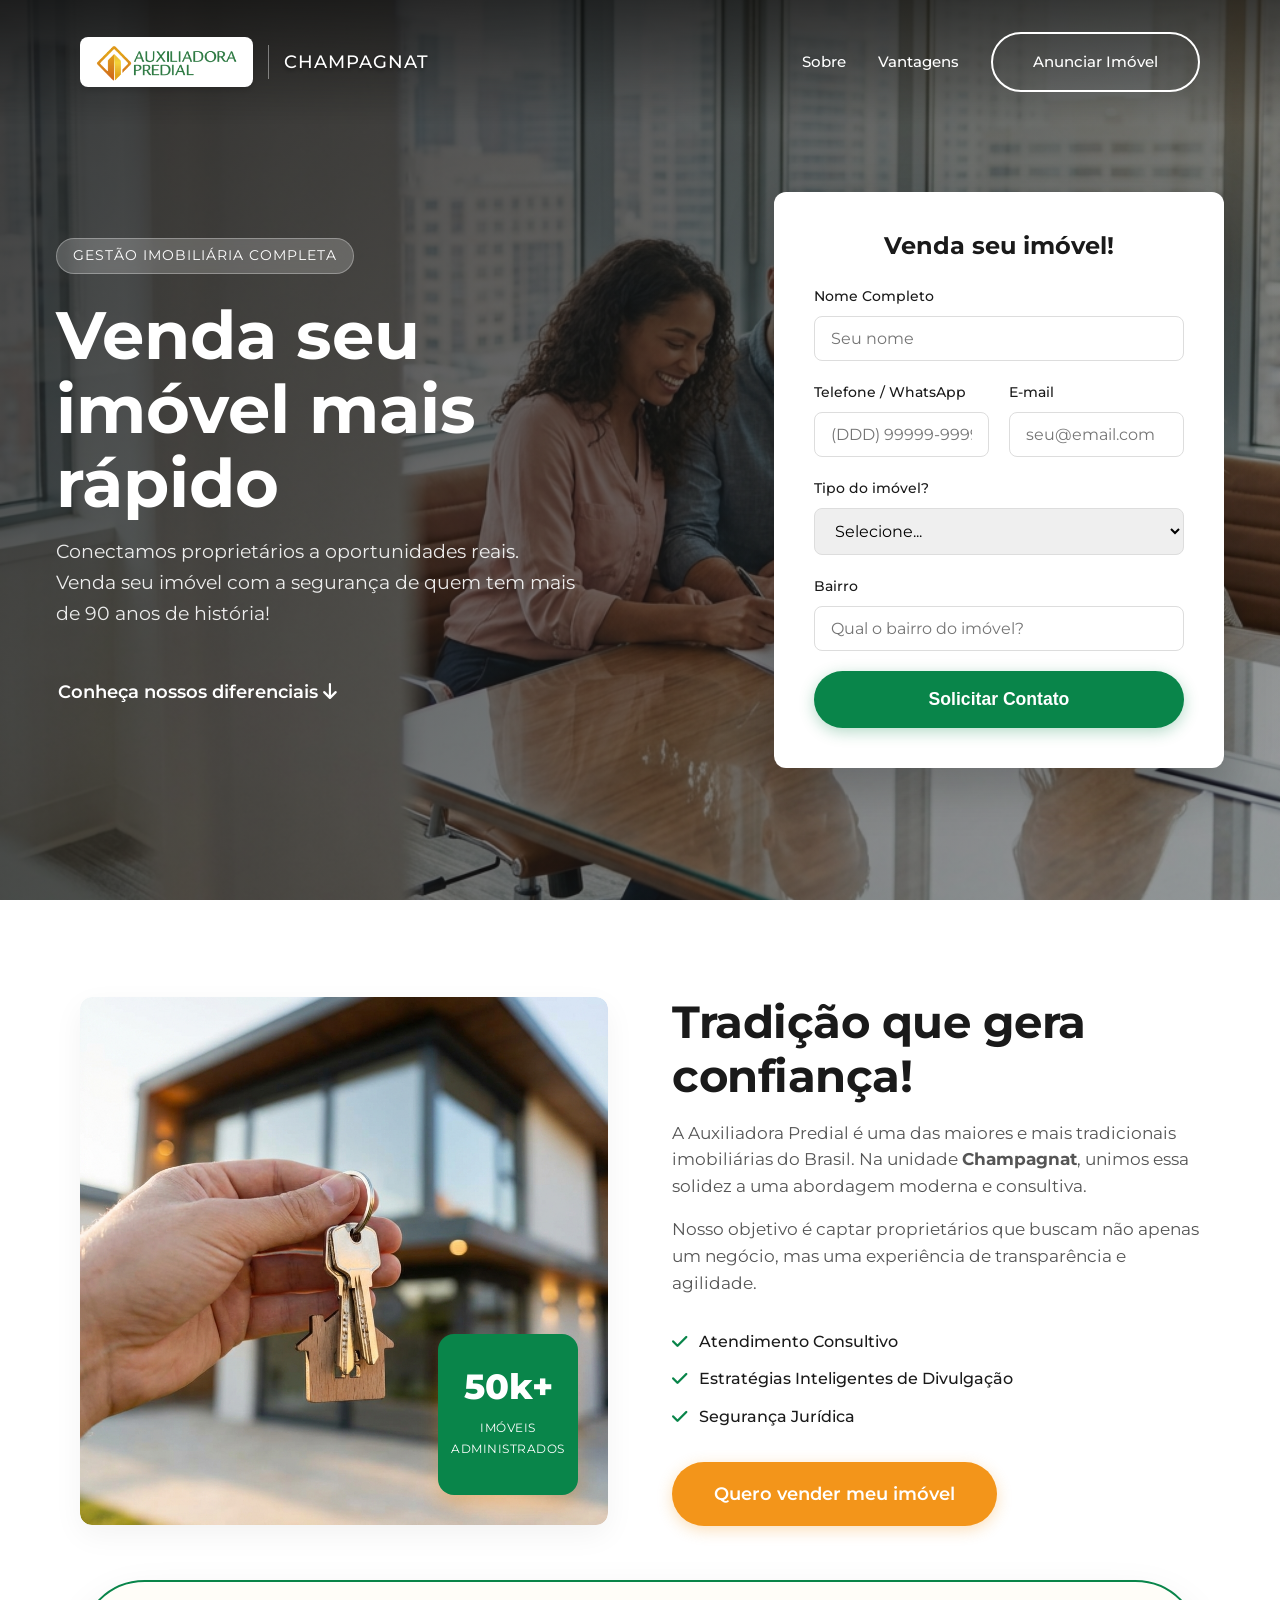
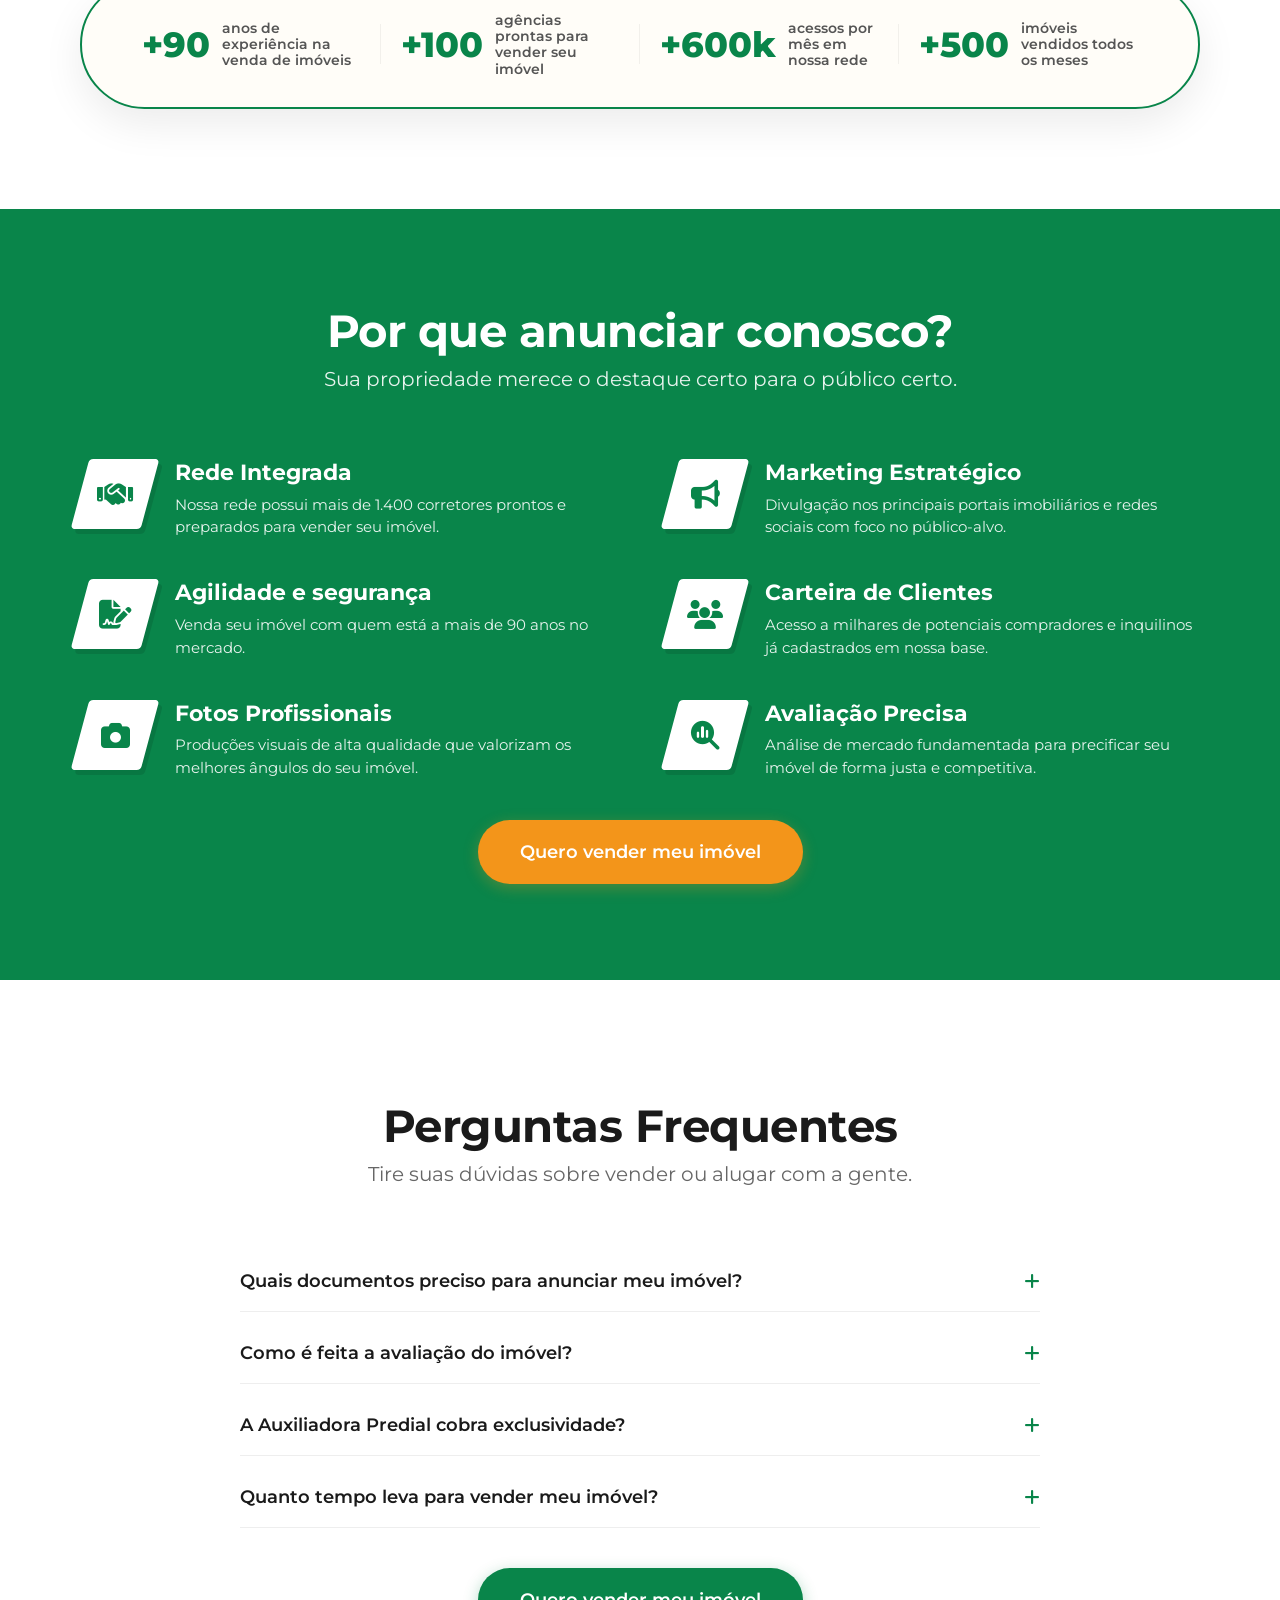
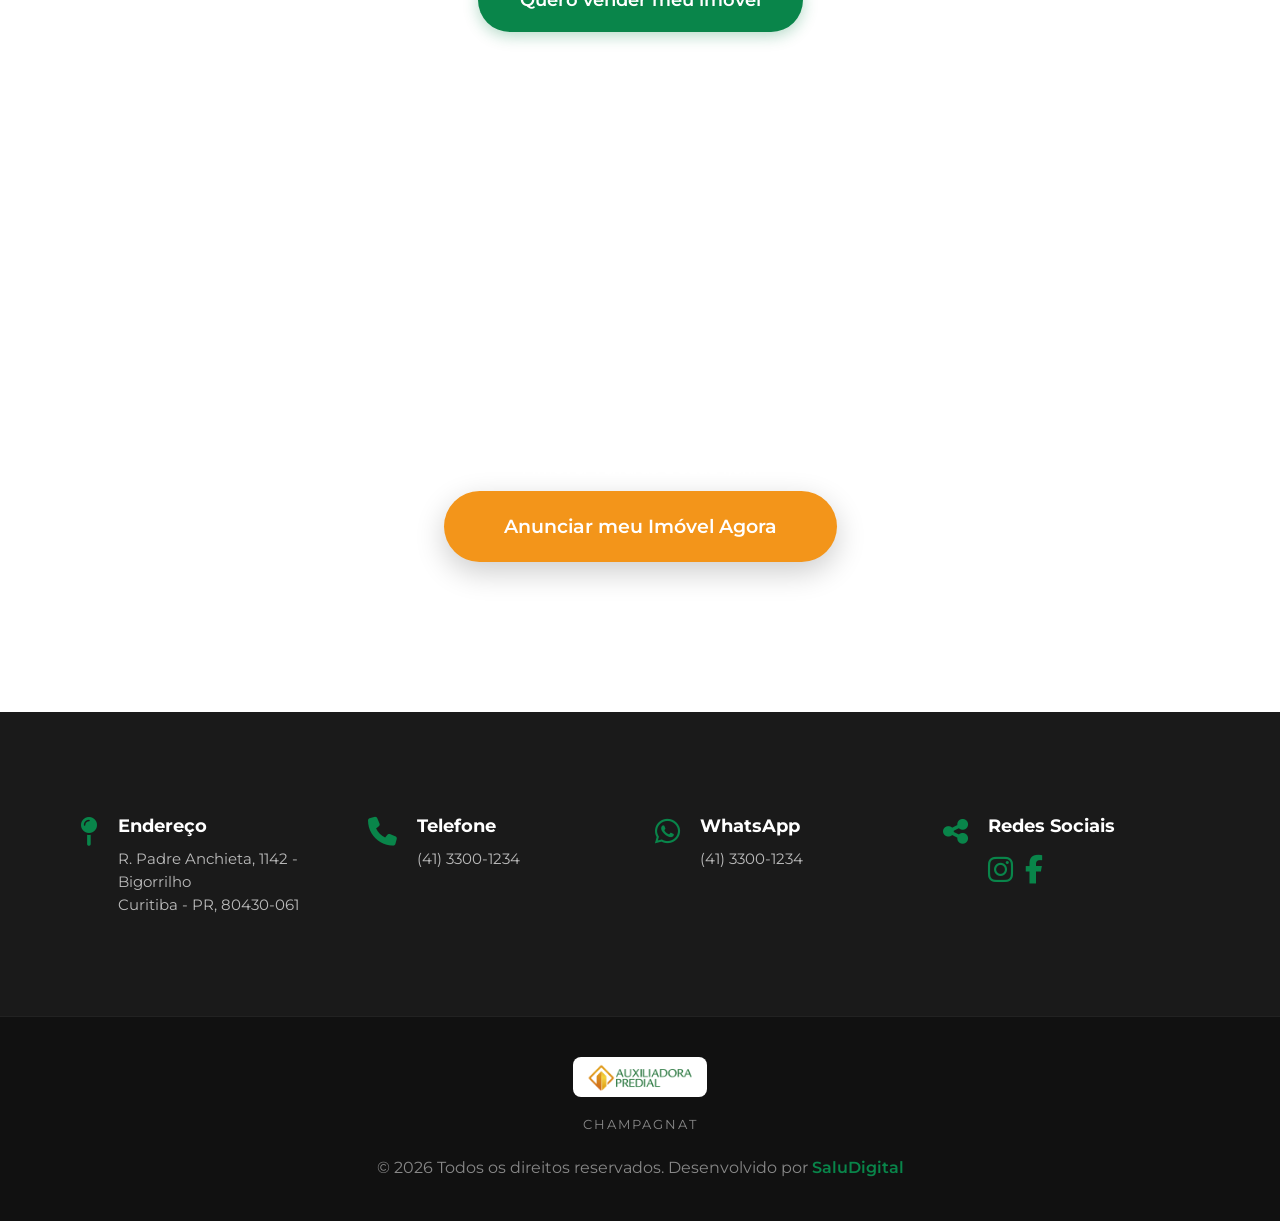
==== commit e16e9f8d: "Update index.html" ====
--- a/index.html
+++ b/index.html
@@ -2,6 +2,25 @@
 <html lang="pt-BR">
 
 <head>
+    <!-- Google tag (gtag.js) -->
+    <script async src="https://www.googletagmanager.com/gtag/js?id=G-ZVTHMG46EH"></script>
+    <script>
+        window.dataLayer = window.dataLayer || [];
+        function gtag() { dataLayer.push(arguments); }
+        gtag('js', new Date());
+
+        gtag('config', 'G-ZVTHMG46EH');
+    </script>
+    <!-- Google Tag Manager -->
+    <script>(function (w, d, s, l, i) {
+            w[l] = w[l] || []; w[l].push({
+                'gtm.start':
+                    new Date().getTime(), event: 'gtm.js'
+            }); var f = d.getElementsByTagName(s)[0],
+                j = d.createElement(s), dl = l != 'dataLayer' ? '&l=' + l : ''; j.async = true; j.src =
+                    'https://www.googletagmanager.com/gtm.js?id=' + i + dl; f.parentNode.insertBefore(j, f);
+        })(window, document, 'script', 'dataLayer', 'GTM-W3FNPKZC');</script>
+    <!-- End Google Tag Manager -->
     <meta charset="UTF-8">
     <meta name="viewport" content="width=device-width, initial-scale=1.0">
     <title>Auxiliadora Predial Champagnat | Venda ou Alugue seu Imóvel</title>
@@ -20,6 +39,10 @@
 </head>
 
 <body>
+    <!-- Google Tag Manager (noscript) -->
+    <noscript><iframe src="https://www.googletagmanager.com/ns.html?id=GTM-W3FNPKZC" height="0" width="0"
+            style="display:none;visibility:hidden"></iframe></noscript>
+    <!-- End Google Tag Manager (noscript) -->
     <!-- Header -->
     <header class="header">
         <div class="container header-container">
@@ -65,7 +88,7 @@
                         <div class="form-row">
                             <div class="form-group">
                                 <label for="phone">Telefone / WhatsApp</label>
-                                <input type="tel" id="phone" name="telefone" placeholder="(XX) 99999-9999" required>
+                                <input type="tel" id="phone" name="telefone" placeholder="(DDD) 99999-9999" required>
                             </div>
                             <div class="form-group">
                                 <label for="email">E-mail</label>
@@ -385,4 +408,4 @@
     <script src="script.js"></script>
 </body>
 
-</html>+</html>
--- a/style.css
+++ b/style.css
@@ -1299,4 +1299,167 @@
         height: 300px;
         /* Reduzindo levemente a altura no mobile */
     }
+}
+
+/* ============================================
+   Toast Notification
+   ============================================ */
+.toast-container {
+    position: fixed;
+    bottom: 30px;
+    right: 30px;
+    z-index: 99999;
+    display: flex;
+    flex-direction: column;
+    gap: 12px;
+    pointer-events: none;
+}
+
+.toast {
+    display: flex;
+    align-items: flex-start;
+    gap: 16px;
+    background: #fff;
+    border-radius: 16px;
+    padding: 20px 24px;
+    min-width: 320px;
+    max-width: 400px;
+    box-shadow: 0 20px 60px rgba(0, 0, 0, 0.15), 0 4px 16px rgba(0, 0, 0, 0.08);
+    pointer-events: all;
+    position: relative;
+    overflow: hidden;
+    animation: toastSlideIn 0.4s cubic-bezier(0.34, 1.56, 0.64, 1) forwards;
+    border-left: 4px solid var(--primary);
+}
+
+.toast.toast-error {
+    border-left-color: #E53E3E;
+}
+
+.toast.toast-hide {
+    animation: toastSlideOut 0.35s ease forwards;
+}
+
+.toast-icon {
+    width: 44px;
+    height: 44px;
+    border-radius: 50%;
+    display: flex;
+    align-items: center;
+    justify-content: center;
+    font-size: 1.2rem;
+    flex-shrink: 0;
+    background-color: rgba(9, 133, 74, 0.1);
+    color: var(--primary);
+}
+
+.toast-error .toast-icon {
+    background-color: rgba(229, 62, 62, 0.1);
+    color: #E53E3E;
+}
+
+.toast-body {
+    flex: 1;
+    min-width: 0;
+}
+
+.toast-title {
+    font-family: var(--font-main);
+    font-size: 0.95rem;
+    font-weight: 700;
+    color: var(--dark);
+    margin-bottom: 4px;
+    line-height: 1.3;
+}
+
+.toast-message {
+    font-family: var(--font-main);
+    font-size: 0.85rem;
+    color: #666;
+    line-height: 1.5;
+}
+
+.toast-close {
+    position: absolute;
+    top: 12px;
+    right: 12px;
+    background: none;
+    border: none;
+    cursor: pointer;
+    color: #aaa;
+    font-size: 0.75rem;
+    padding: 4px;
+    line-height: 1;
+    transition: color 0.2s;
+}
+
+.toast-close:hover {
+    color: var(--dark);
+}
+
+.toast-progress {
+    position: absolute;
+    bottom: 0;
+    left: 0;
+    height: 3px;
+    background: var(--primary);
+    border-radius: 0 0 0 16px;
+    animation: toastProgress 4s linear forwards;
+}
+
+.toast-error .toast-progress {
+    background: #E53E3E;
+}
+
+@keyframes toastSlideIn {
+    from {
+        opacity: 0;
+        transform: translateX(60px) scale(0.95);
+    }
+
+    to {
+        opacity: 1;
+        transform: translateX(0) scale(1);
+    }
+}
+
+@keyframes toastSlideOut {
+    from {
+        opacity: 1;
+        transform: translateX(0) scale(1);
+        max-height: 200px;
+        margin-bottom: 0;
+    }
+
+    to {
+        opacity: 0;
+        transform: translateX(60px) scale(0.95);
+        max-height: 0;
+        margin-bottom: -12px;
+        padding-top: 0;
+        padding-bottom: 0;
+    }
+}
+
+@keyframes toastProgress {
+    from {
+        width: 100%;
+    }
+
+    to {
+        width: 0%;
+    }
+}
+
+@media (max-width: 480px) {
+    .toast-container {
+        bottom: 16px;
+        right: 16px;
+        left: 16px;
+    }
+
+    .toast {
+        min-width: unset;
+        max-width: 100%;
+    }
 }
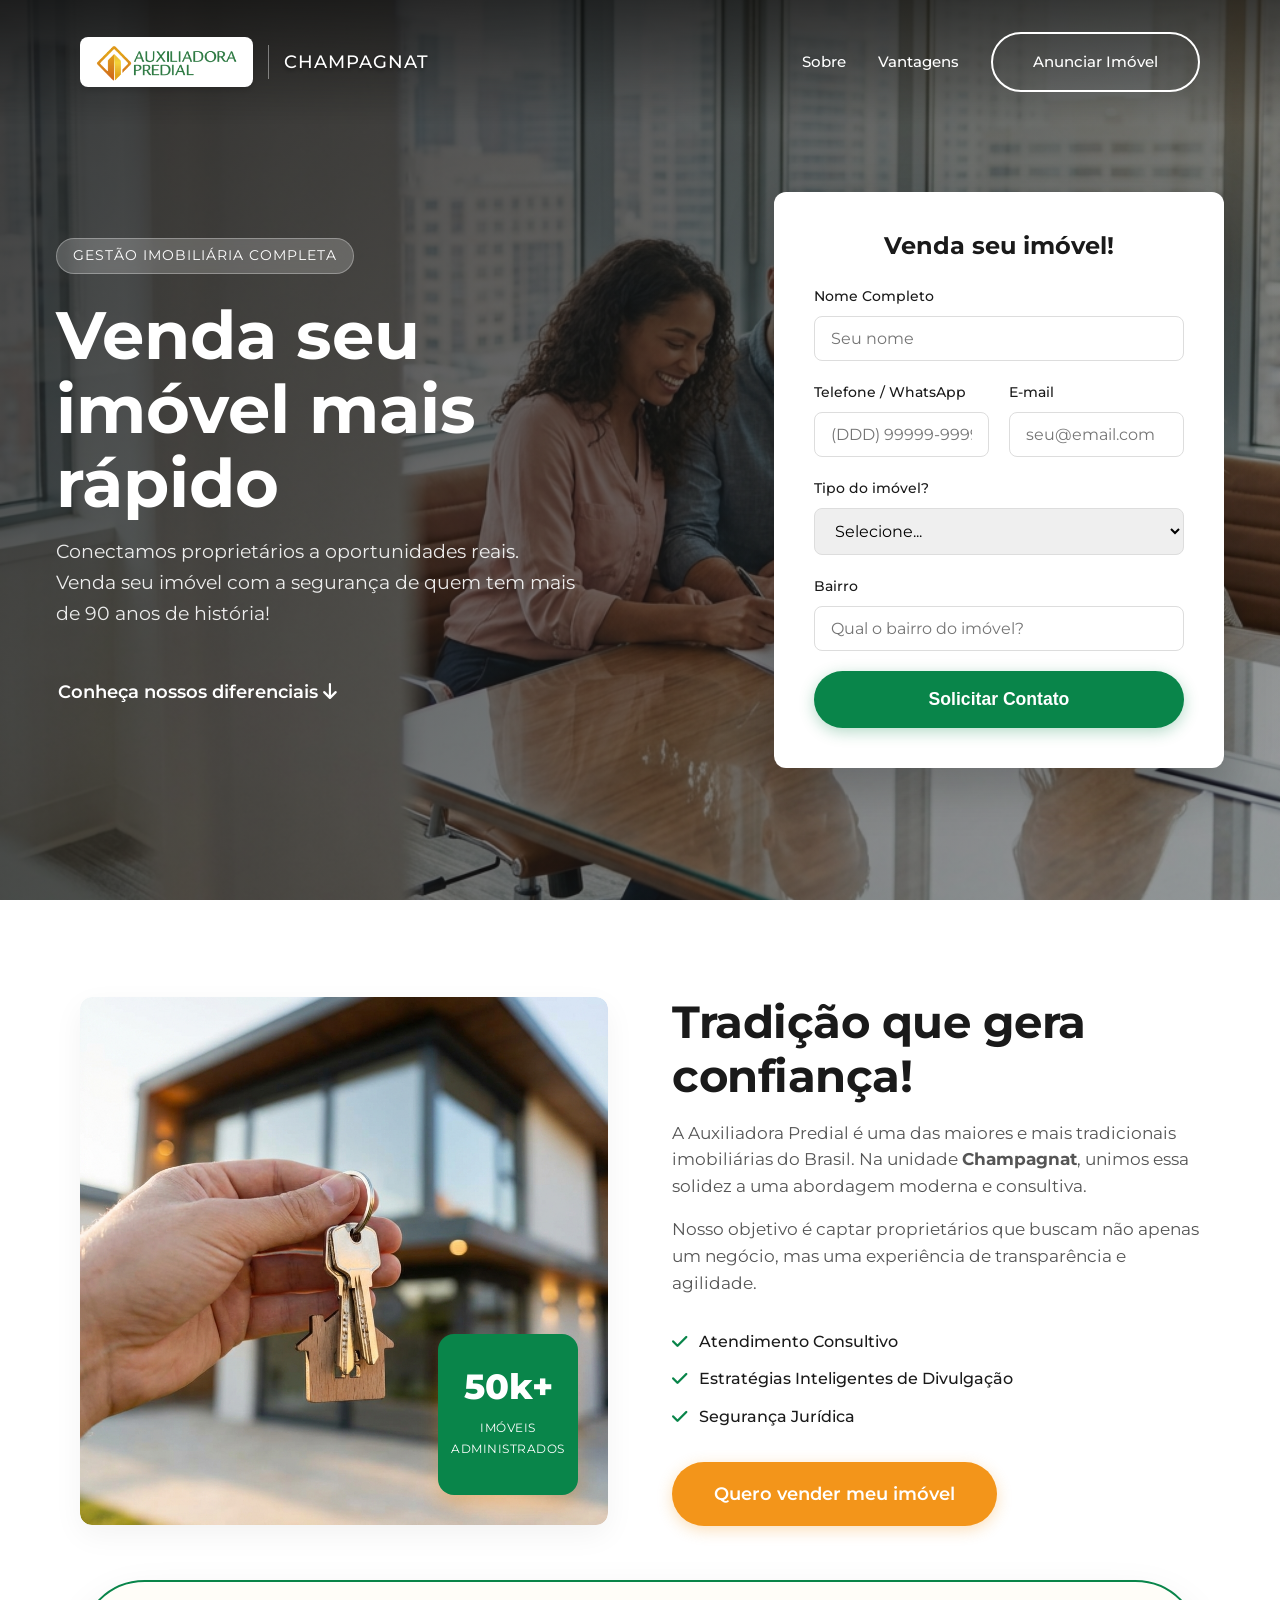
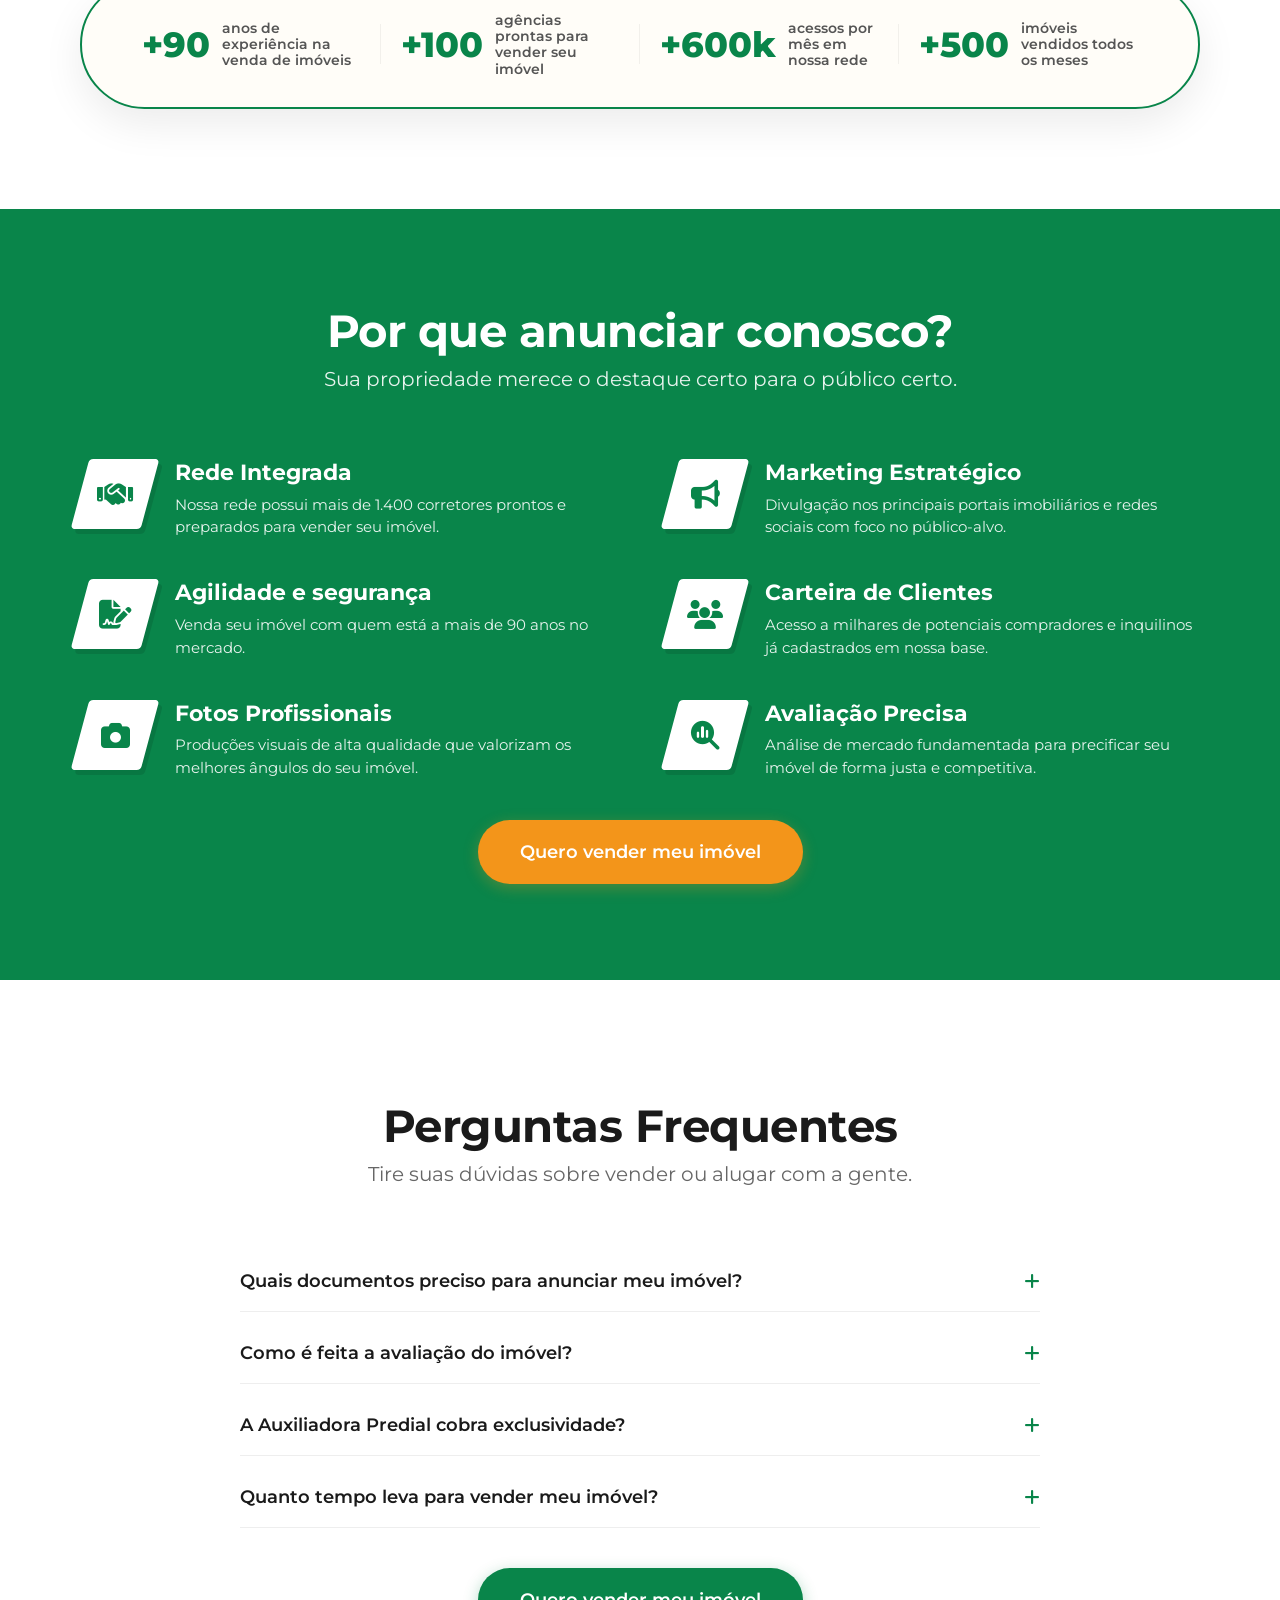
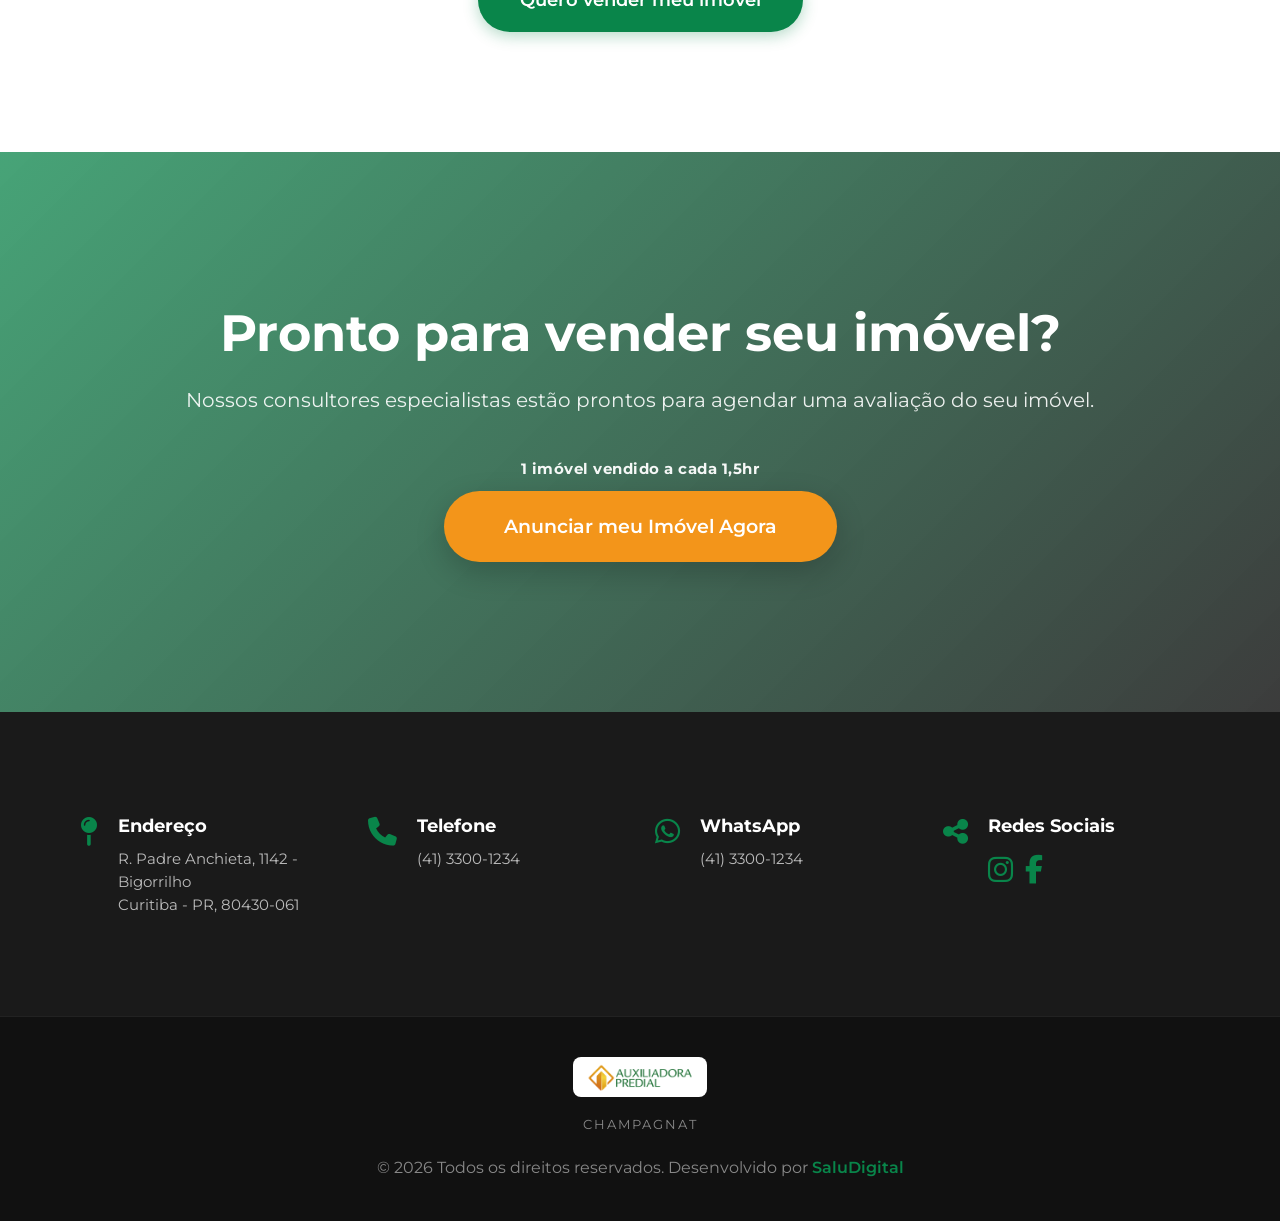
==== commit 85cc98c7: "Merge branch 'main' of https://github.com/SaluDigital/auxiliadorapredial" ====
--- a/index.html
+++ b/index.html
@@ -10,6 +10,16 @@
         gtag('js', new Date());
 
         gtag('config', 'G-ZVTHMG46EH');
+    </script>
+
+    <!-- Google tag (gtag.js) -->
+    <script async src="https://www.googletagmanager.com/gtag/js?id=AW-17935943430"></script>
+    <script>
+        window.dataLayer = window.dataLayer || [];
+        function gtag() { dataLayer.push(arguments); }
+        gtag('js', new Date());
+
+        gtag('config', 'AW-17935943430');
     </script>
     <!-- Google Tag Manager -->
     <script>(function (w, d, s, l, i) {
